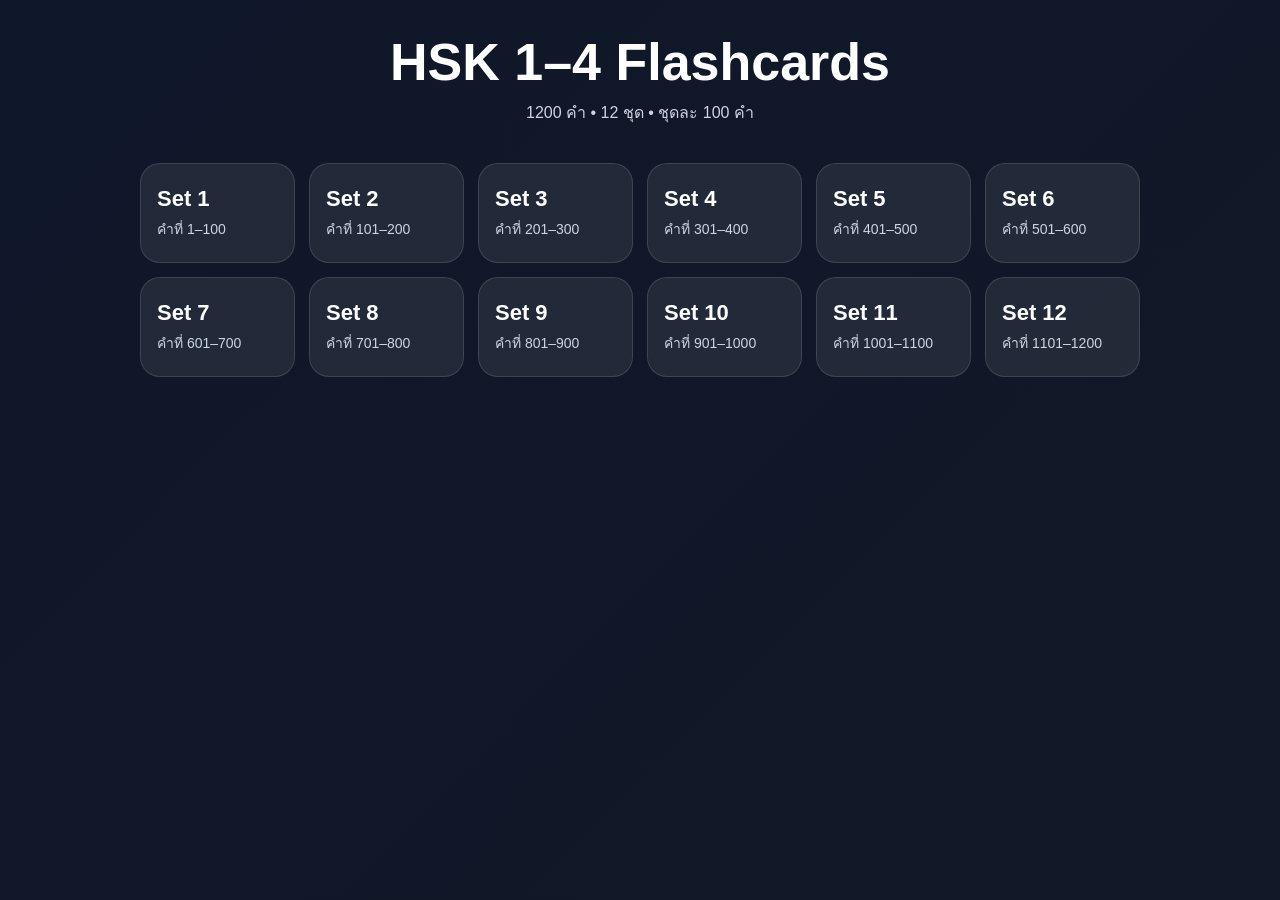
==== index.html @ 2ee61e55 "Add files via upload" ====
<!DOCTYPE html><html lang="th"><head><meta charset="UTF-8"><meta name="viewport" content="width=device-width, initial-scale=1.0"><title>HSK 1–4 Flashcards 1200</title><link rel="stylesheet" href="assets/style.css"></head><body><header><h1>HSK 1–4 Flashcards</h1><div class="subtitle">1200 คำ • 12 ชุด • ชุดละ 100 คำ</div></header><main class="container"><div class="grid"><a class="set-link" href="set1.html"><div class="set-title">Set 1</div><div class="set-desc">คำที่ 1–100</div></a><a class="set-link" href="set2.html"><div class="set-title">Set 2</div><div class="set-desc">คำที่ 101–200</div></a><a class="set-link" href="set3.html"><div class="set-title">Set 3</div><div class="set-desc">คำที่ 201–300</div></a><a class="set-link" href="set4.html"><div class="set-title">Set 4</div><div class="set-desc">คำที่ 301–400</div></a><a class="set-link" href="set5.html"><div class="set-title">Set 5</div><div class="set-desc">คำที่ 401–500</div></a><a class="set-link" href="set6.html"><div class="set-title">Set 6</div><div class="set-desc">คำที่ 501–600</div></a><a class="set-link" href="set7.html"><div class="set-title">Set 7</div><div class="set-desc">คำที่ 601–700</div></a><a class="set-link" href="set8.html"><div class="set-title">Set 8</div><div class="set-desc">คำที่ 701–800</div></a><a class="set-link" href="set9.html"><div class="set-title">Set 9</div><div class="set-desc">คำที่ 801–900</div></a><a class="set-link" href="set10.html"><div class="set-title">Set 10</div><div class="set-desc">คำที่ 901–1000</div></a><a class="set-link" href="set11.html"><div class="set-title">Set 11</div><div class="set-desc">คำที่ 1001–1100</div></a><a class="set-link" href="set12.html"><div class="set-title">Set 12</div><div class="set-desc">คำที่ 1101–1200</div></a></div></main></body></html>
---- assets/style.css ----
*{box-sizing:border-box}body{margin:0;font-family:-apple-system,BlinkMacSystemFont,"Segoe UI","Noto Sans Thai","Noto Sans SC",Arial,sans-serif;background:linear-gradient(135deg,#0f172a,#111827);color:white;min-height:100vh}header{text-align:center;padding:32px 16px 18px}h1{margin:0;font-size:clamp(28px,6vw,52px)}.subtitle{color:#cbd5e1;margin-top:8px}.container{width:min(1000px,94vw);margin:0 auto;padding:20px 0 50px}.grid{display:grid;grid-template-columns:repeat(auto-fit,minmax(150px,1fr));gap:14px}.set-link{display:block;text-decoration:none;color:white;background:rgba(255,255,255,.08);border:1px solid rgba(255,255,255,.12);border-radius:20px;padding:22px 16px;transition:.2s}.set-link:hover{transform:translateY(-4px);background:rgba(255,255,255,.15)}.set-title{font-size:22px;font-weight:800}.set-desc{color:#cbd5e1;margin-top:6px;font-size:14px}.topbar{display:flex;justify-content:space-between;align-items:center;gap:12px;flex-wrap:wrap;margin-bottom:20px}.btn,.back-link{border:none;border-radius:999px;padding:11px 16px;background:rgba(255,255,255,.12);color:white;text-decoration:none;cursor:pointer;font-weight:700}.btn:hover,.back-link:hover{background:rgba(255,255,255,.2)}.card-area{display:grid;place-items:center}.card{width:min(520px,90vw);height:320px;perspective:1200px;cursor:pointer}.inner{position:relative;width:100%;height:100%;transition:transform .55s;transform-style:preserve-3d}.card.flipped .inner{transform:rotateY(180deg)}.front,.back{position:absolute;inset:0;border-radius:28px;backface-visibility:hidden;display:flex;flex-direction:column;justify-content:center;align-items:center;gap:14px;padding:28px;text-align:center;box-shadow:0 24px 70px rgba(0,0,0,.35)}.front{background:linear-gradient(145deg,#1e293b,#020617);border:1px solid rgba(255,255,255,.16)}.back{background:linear-gradient(145deg,#2dd4bf,#60a5fa);color:#06121f;transform:rotateY(180deg)}.hanzi{font-size:clamp(52px,15vw,96px);font-weight:900;font-family:"Noto Sans SC","PingFang SC","Microsoft YaHei",sans-serif;line-height:1.08}.pinyin{font-size:34px;font-weight:900}.meaning{font-size:28px;font-weight:800;line-height:1.35}.progress{color:#cbd5e1;margin-top:6px}.controls{display:flex;justify-content:center;gap:10px;margin-top:22px;flex-wrap:wrap}.primary{background:#22c55e;color:#04130a}.word-list{margin-top:28px;overflow:auto;border:1px solid rgba(255,255,255,.12);border-radius:18px;max-height:360px}.hidden{display:none}table{width:100%;border-collapse:collapse}th,td{padding:10px 12px;border-bottom:1px solid rgba(255,255,255,.1);text-align:left}th{background:#111827;color:#bae6fd;position:sticky;top:0}td:nth-child(2){font-size:20px;font-weight:800}@media(max-width:520px){.card{height:270px}.pinyin{font-size:28px}.meaning{font-size:22px}}
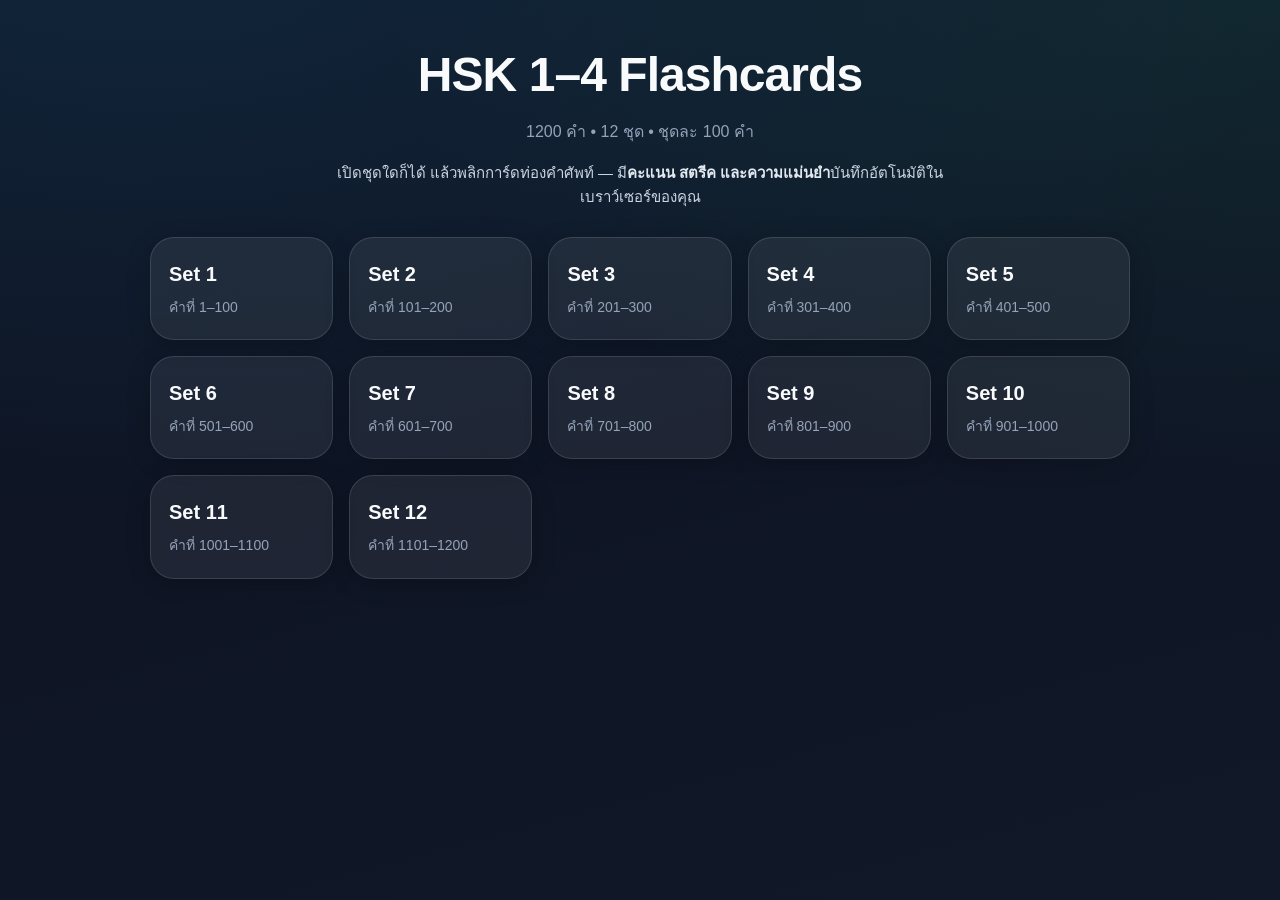
==== commit da50fe82: "Add files via upload" ====
--- a/index.html
+++ b/index.html
@@ -1 +1,70 @@
-<!DOCTYPE html><html lang="th"><head><meta charset="UTF-8"><meta name="viewport" content="width=device-width, initial-scale=1.0"><title>HSK 1–4 Flashcards 1200</title><link rel="stylesheet" href="assets/style.css"></head><body><header><h1>HSK 1–4 Flashcards</h1><div class="subtitle">1200 คำ • 12 ชุด • ชุดละ 100 คำ</div></header><main class="container"><div class="grid"><a class="set-link" href="set1.html"><div class="set-title">Set 1</div><div class="set-desc">คำที่ 1–100</div></a><a class="set-link" href="set2.html"><div class="set-title">Set 2</div><div class="set-desc">คำที่ 101–200</div></a><a class="set-link" href="set3.html"><div class="set-title">Set 3</div><div class="set-desc">คำที่ 201–300</div></a><a class="set-link" href="set4.html"><div class="set-title">Set 4</div><div class="set-desc">คำที่ 301–400</div></a><a class="set-link" href="set5.html"><div class="set-title">Set 5</div><div class="set-desc">คำที่ 401–500</div></a><a class="set-link" href="set6.html"><div class="set-title">Set 6</div><div class="set-desc">คำที่ 501–600</div></a><a class="set-link" href="set7.html"><div class="set-title">Set 7</div><div class="set-desc">คำที่ 601–700</div></a><a class="set-link" href="set8.html"><div class="set-title">Set 8</div><div class="set-desc">คำที่ 701–800</div></a><a class="set-link" href="set9.html"><div class="set-title">Set 9</div><div class="set-desc">คำที่ 801–900</div></a><a class="set-link" href="set10.html"><div class="set-title">Set 10</div><div class="set-desc">คำที่ 901–1000</div></a><a class="set-link" href="set11.html"><div class="set-title">Set 11</div><div class="set-desc">คำที่ 1001–1100</div></a><a class="set-link" href="set12.html"><div class="set-title">Set 12</div><div class="set-desc">คำที่ 1101–1200</div></a></div></main></body></html>+<!DOCTYPE html>
+<html lang="th">
+  <head>
+    <meta charset="UTF-8" />
+    <meta name="viewport" content="width=device-width, initial-scale=1.0" />
+    <title>HSK 1–4 Flashcards 1200</title>
+    <link rel="stylesheet" href="assets/style.css" />
+  </head>
+  <body>
+    <header>
+      <h1>HSK 1–4 Flashcards</h1>
+      <div class="subtitle">1200 คำ • 12 ชุด • ชุดละ 100 คำ</div>
+      <p class="home-lead">
+        เปิดชุดใดก็ได้ แล้วพลิกการ์ดท่องคำศัพท์ — มี<strong>คะแนน สตรีค และความแม่นยำ</strong>บันทึกอัตโนมัติในเบราว์เซอร์ของคุณ
+      </p>
+    </header>
+    <main class="container">
+      <div class="grid">
+        <a class="set-link" href="set1.html">
+          <div class="set-title">Set 1</div>
+          <div class="set-desc">คำที่ 1–100</div>
+        </a>
+        <a class="set-link" href="set2.html">
+          <div class="set-title">Set 2</div>
+          <div class="set-desc">คำที่ 101–200</div>
+        </a>
+        <a class="set-link" href="set3.html">
+          <div class="set-title">Set 3</div>
+          <div class="set-desc">คำที่ 201–300</div>
+        </a>
+        <a class="set-link" href="set4.html">
+          <div class="set-title">Set 4</div>
+          <div class="set-desc">คำที่ 301–400</div>
+        </a>
+        <a class="set-link" href="set5.html">
+          <div class="set-title">Set 5</div>
+          <div class="set-desc">คำที่ 401–500</div>
+        </a>
+        <a class="set-link" href="set6.html">
+          <div class="set-title">Set 6</div>
+          <div class="set-desc">คำที่ 501–600</div>
+        </a>
+        <a class="set-link" href="set7.html">
+          <div class="set-title">Set 7</div>
+          <div class="set-desc">คำที่ 601–700</div>
+        </a>
+        <a class="set-link" href="set8.html">
+          <div class="set-title">Set 8</div>
+          <div class="set-desc">คำที่ 701–800</div>
+        </a>
+        <a class="set-link" href="set9.html">
+          <div class="set-title">Set 9</div>
+          <div class="set-desc">คำที่ 801–900</div>
+        </a>
+        <a class="set-link" href="set10.html">
+          <div class="set-title">Set 10</div>
+          <div class="set-desc">คำที่ 901–1000</div>
+        </a>
+        <a class="set-link" href="set11.html">
+          <div class="set-title">Set 11</div>
+          <div class="set-desc">คำที่ 1001–1100</div>
+        </a>
+        <a class="set-link" href="set12.html">
+          <div class="set-title">Set 12</div>
+          <div class="set-desc">คำที่ 1101–1200</div>
+        </a>
+      </div>
+    </main>
+  </body>
+</html>
--- a/assets/style.css
+++ b/assets/style.css
@@ -1,2 +1,521 @@
-
-*{box-sizing:border-box}body{margin:0;font-family:-apple-system,BlinkMacSystemFont,"Segoe UI","Noto Sans Thai","Noto Sans SC",Arial,sans-serif;background:linear-gradient(135deg,#0f172a,#111827);color:white;min-height:100vh}header{text-align:center;padding:32px 16px 18px}h1{margin:0;font-size:clamp(28px,6vw,52px)}.subtitle{color:#cbd5e1;margin-top:8px}.container{width:min(1000px,94vw);margin:0 auto;padding:20px 0 50px}.grid{display:grid;grid-template-columns:repeat(auto-fit,minmax(150px,1fr));gap:14px}.set-link{display:block;text-decoration:none;color:white;background:rgba(255,255,255,.08);border:1px solid rgba(255,255,255,.12);border-radius:20px;padding:22px 16px;transition:.2s}.set-link:hover{transform:translateY(-4px);background:rgba(255,255,255,.15)}.set-title{font-size:22px;font-weight:800}.set-desc{color:#cbd5e1;margin-top:6px;font-size:14px}.topbar{display:flex;justify-content:space-between;align-items:center;gap:12px;flex-wrap:wrap;margin-bottom:20px}.btn,.back-link{border:none;border-radius:999px;padding:11px 16px;background:rgba(255,255,255,.12);color:white;text-decoration:none;cursor:pointer;font-weight:700}.btn:hover,.back-link:hover{background:rgba(255,255,255,.2)}.card-area{display:grid;place-items:center}.card{width:min(520px,90vw);height:320px;perspective:1200px;cursor:pointer}.inner{position:relative;width:100%;height:100%;transition:transform .55s;transform-style:preserve-3d}.card.flipped .inner{transform:rotateY(180deg)}.front,.back{position:absolute;inset:0;border-radius:28px;backface-visibility:hidden;display:flex;flex-direction:column;justify-content:center;align-items:center;gap:14px;padding:28px;text-align:center;box-shadow:0 24px 70px rgba(0,0,0,.35)}.front{background:linear-gradient(145deg,#1e293b,#020617);border:1px solid rgba(255,255,255,.16)}.back{background:linear-gradient(145deg,#2dd4bf,#60a5fa);color:#06121f;transform:rotateY(180deg)}.hanzi{font-size:clamp(52px,15vw,96px);font-weight:900;font-family:"Noto Sans SC","PingFang SC","Microsoft YaHei",sans-serif;line-height:1.08}.pinyin{font-size:34px;font-weight:900}.meaning{font-size:28px;font-weight:800;line-height:1.35}.progress{color:#cbd5e1;margin-top:6px}.controls{display:flex;justify-content:center;gap:10px;margin-top:22px;flex-wrap:wrap}.primary{background:#22c55e;color:#04130a}.word-list{margin-top:28px;overflow:auto;border:1px solid rgba(255,255,255,.12);border-radius:18px;max-height:360px}.hidden{display:none}table{width:100%;border-collapse:collapse}th,td{padding:10px 12px;border-bottom:1px solid rgba(255,255,255,.1);text-align:left}th{background:#111827;color:#bae6fd;position:sticky;top:0}td:nth-child(2){font-size:20px;font-weight:800}@media(max-width:520px){.card{height:270px}.pinyin{font-size:28px}.meaning{font-size:22px}}
+:root {
+  --bg0: #0c1222;
+  --bg1: #111827;
+  --surface: rgba(255, 255, 255, 0.07);
+  --surface-hover: rgba(255, 255, 255, 0.14);
+  --border: rgba(255, 255, 255, 0.12);
+  --text: #f8fafc;
+  --muted: #94a3b8;
+  --accent: #22c55e;
+  --accent-soft: rgba(34, 197, 94, 0.2);
+  --warn: #f59e0b;
+  --warn-soft: rgba(245, 158, 11, 0.2);
+  --danger: #fb7185;
+  --card-front0: #1e293b;
+  --card-front1: #0f172a;
+  --card-back0: #14b8a6;
+  --card-back1: #3b82f6;
+  --shadow: 0 20px 50px rgba(0, 0, 0, 0.45);
+  --radius-lg: 24px;
+  --radius-pill: 999px;
+  --font: -apple-system, BlinkMacSystemFont, "Segoe UI", "Noto Sans Thai", "Noto Sans SC", Arial,
+    sans-serif;
+}
+
+*,
+*::before,
+*::after {
+  box-sizing: border-box;
+}
+
+html {
+  scroll-behavior: smooth;
+}
+
+body {
+  margin: 0;
+  font-family: var(--font);
+  background: radial-gradient(1200px 600px at 10% -10%, rgba(56, 189, 248, 0.12), transparent),
+    radial-gradient(900px 500px at 100% 0%, rgba(52, 211, 153, 0.1), transparent),
+    linear-gradient(165deg, var(--bg0), var(--bg1));
+  color: var(--text);
+  min-height: 100vh;
+  line-height: 1.45;
+}
+
+header {
+  text-align: center;
+  padding: clamp(24px, 5vw, 40px) 16px 12px;
+}
+
+h1 {
+  margin: 0;
+  font-size: clamp(26px, 5.5vw, 48px);
+  font-weight: 800;
+  letter-spacing: -0.02em;
+}
+
+.subtitle {
+  color: var(--muted);
+  margin-top: 10px;
+  font-size: clamp(14px, 2.8vw, 16px);
+}
+
+.home-lead {
+  max-width: 42rem;
+  margin: 18px auto 0;
+  padding: 0 16px;
+  font-size: 15px;
+  color: #cbd5e1;
+  line-height: 1.6;
+}
+
+.home-lead strong {
+  color: #e2e8f0;
+  font-weight: 700;
+}
+
+.container {
+  width: min(980px, 94vw);
+  margin: 0 auto;
+  padding: 16px 0 56px;
+}
+
+.grid {
+  display: grid;
+  grid-template-columns: repeat(auto-fit, minmax(160px, 1fr));
+  gap: 16px;
+}
+
+.set-link {
+  display: block;
+  text-decoration: none;
+  color: var(--text);
+  background: var(--surface);
+  border: 1px solid var(--border);
+  border-radius: var(--radius-lg);
+  padding: 22px 18px;
+  transition: transform 0.2s ease, background 0.2s ease, border-color 0.2s ease, box-shadow 0.2s ease;
+  box-shadow: 0 4px 24px rgba(0, 0, 0, 0.2);
+}
+
+.set-link:hover {
+  transform: translateY(-3px);
+  background: var(--surface-hover);
+  border-color: rgba(255, 255, 255, 0.22);
+  box-shadow: var(--shadow);
+}
+
+.set-link:focus-visible {
+  outline: 2px solid var(--accent);
+  outline-offset: 3px;
+}
+
+.set-title {
+  font-size: 20px;
+  font-weight: 800;
+}
+
+.set-desc {
+  color: var(--muted);
+  margin-top: 8px;
+  font-size: 14px;
+}
+
+.topbar {
+  display: flex;
+  justify-content: space-between;
+  align-items: center;
+  gap: 14px;
+  flex-wrap: wrap;
+  margin-bottom: 16px;
+  padding: 14px 18px;
+  background: var(--surface);
+  border: 1px solid var(--border);
+  border-radius: var(--radius-lg);
+}
+
+.back-link,
+.btn {
+  border: 1px solid transparent;
+  border-radius: var(--radius-pill);
+  padding: 10px 18px;
+  background: rgba(255, 255, 255, 0.1);
+  color: var(--text);
+  text-decoration: none;
+  cursor: pointer;
+  font-weight: 700;
+  font-size: 14px;
+  font-family: inherit;
+  transition: background 0.15s ease, transform 0.12s ease, border-color 0.15s ease;
+}
+
+.back-link:hover,
+.btn:hover {
+  background: rgba(255, 255, 255, 0.18);
+}
+
+.btn:active {
+  transform: scale(0.98);
+}
+
+.btn:focus-visible,
+.back-link:focus-visible {
+  outline: 2px solid #38bdf8;
+  outline-offset: 2px;
+}
+
+.btn:disabled {
+  opacity: 0.45;
+  cursor: not-allowed;
+  transform: none;
+}
+
+.primary {
+  background: linear-gradient(135deg, #22c55e, #16a34a);
+  color: #052e16;
+  border-color: rgba(255, 255, 255, 0.15);
+}
+
+.primary:hover {
+  background: linear-gradient(135deg, #4ade80, #22c55e);
+}
+
+.score-wrap {
+  margin-bottom: 20px;
+  padding: 16px 18px;
+  background: rgba(15, 23, 42, 0.65);
+  border: 1px solid var(--border);
+  border-radius: var(--radius-lg);
+  backdrop-filter: blur(10px);
+}
+
+.score-chips {
+  display: flex;
+  flex-wrap: wrap;
+  gap: 10px;
+  align-items: stretch;
+}
+
+.chip {
+  flex: 1 1 120px;
+  min-width: 100px;
+  padding: 12px 14px;
+  border-radius: 16px;
+  background: rgba(255, 255, 255, 0.06);
+  border: 1px solid var(--border);
+  display: flex;
+  flex-direction: column;
+  gap: 4px;
+}
+
+.chip-label {
+  font-size: 11px;
+  text-transform: uppercase;
+  letter-spacing: 0.06em;
+  color: var(--muted);
+  font-weight: 700;
+}
+
+.chip-value {
+  font-size: 22px;
+  font-weight: 800;
+  font-variant-numeric: tabular-nums;
+}
+
+.chip-sub {
+  display: block;
+  font-size: 12px;
+  font-weight: 600;
+  color: var(--muted);
+  margin-top: 2px;
+}
+
+.chip-score .chip-value {
+  color: #a7f3d0;
+}
+
+.chip-good .chip-value {
+  color: #86efac;
+}
+
+.chip-bad .chip-value {
+  color: #fecdd3;
+}
+
+.chip-streak .chip-value {
+  color: #fde68a;
+}
+
+.chip-acc .chip-value {
+  color: #bae6fd;
+}
+
+.score-hint {
+  margin: 14px 0 0;
+  font-size: 13px;
+  color: var(--muted);
+  line-height: 1.5;
+}
+
+.score-hint kbd {
+  display: inline-block;
+  padding: 2px 7px;
+  margin: 0 2px;
+  border-radius: 6px;
+  background: rgba(255, 255, 255, 0.1);
+  border: 1px solid var(--border);
+  font-size: 12px;
+  font-family: ui-monospace, monospace;
+}
+
+.score-actions {
+  display: flex;
+  justify-content: center;
+  flex-wrap: wrap;
+  gap: 10px;
+  margin-bottom: 14px;
+}
+
+.btn-know {
+  background: linear-gradient(135deg, #22c55e, #15803d);
+  color: #ecfdf5;
+  border-color: rgba(255, 255, 255, 0.12);
+}
+
+.btn-know:hover:not(:disabled) {
+  background: linear-gradient(135deg, #4ade80, #16a34a);
+}
+
+.btn-unsure {
+  background: var(--warn-soft);
+  color: #fffbeb;
+  border-color: rgba(245, 158, 11, 0.35);
+}
+
+.btn-unsure:hover {
+  background: rgba(245, 158, 11, 0.35);
+}
+
+.btn-reset {
+  background: transparent;
+  color: var(--muted);
+  border-color: var(--border);
+  font-weight: 600;
+}
+
+.btn-reset:hover {
+  color: var(--text);
+  border-color: rgba(251, 113, 133, 0.5);
+}
+
+.card-area {
+  display: grid;
+  place-items: center;
+  padding: 8px 0;
+}
+
+.card {
+  width: min(540px, 92vw);
+  height: clamp(260px, 42vw, 340px);
+  perspective: 1400px;
+  cursor: pointer;
+  transition: transform 0.25s ease;
+}
+
+.card:hover {
+  transform: translateY(-2px);
+}
+
+.inner {
+  position: relative;
+  width: 100%;
+  height: 100%;
+  transition: transform 0.6s cubic-bezier(0.4, 0, 0.2, 1);
+  transform-style: preserve-3d;
+}
+
+.card.flipped .inner {
+  transform: rotateY(180deg);
+}
+
+.card.pulse-good .inner {
+  animation: pulseGlow 0.4s ease;
+}
+
+.card.pulse-warn .inner {
+  animation: pulseWarn 0.4s ease;
+}
+
+@keyframes pulseGlow {
+  0% {
+    filter: drop-shadow(0 0 0 transparent);
+  }
+  40% {
+    filter: drop-shadow(0 0 20px rgba(34, 197, 94, 0.65));
+  }
+  100% {
+    filter: drop-shadow(0 0 0 transparent);
+  }
+}
+
+@keyframes pulseWarn {
+  0% {
+    filter: drop-shadow(0 0 0 transparent);
+  }
+  40% {
+    filter: drop-shadow(0 0 18px rgba(245, 158, 11, 0.55));
+  }
+  100% {
+    filter: drop-shadow(0 0 0 transparent);
+  }
+}
+
+.front,
+.back {
+  position: absolute;
+  inset: 0;
+  border-radius: var(--radius-lg);
+  backface-visibility: hidden;
+  display: flex;
+  flex-direction: column;
+  justify-content: center;
+  align-items: center;
+  gap: 12px;
+  padding: 28px 22px;
+  text-align: center;
+  box-shadow: var(--shadow);
+}
+
+.front {
+  background: linear-gradient(155deg, var(--card-front0), var(--card-front1));
+  border: 1px solid rgba(255, 255, 255, 0.14);
+}
+
+.front .subtitle {
+  font-size: 14px;
+  max-width: 28ch;
+}
+
+.back {
+  background: linear-gradient(145deg, var(--card-back0), var(--card-back1));
+  color: #042f2e;
+  transform: rotateY(180deg);
+  border: 1px solid rgba(255, 255, 255, 0.25);
+}
+
+.hanzi {
+  font-size: clamp(48px, 14vw, 92px);
+  font-weight: 900;
+  font-family: "Noto Sans SC", "PingFang SC", "Microsoft YaHei", sans-serif;
+  line-height: 1.05;
+}
+
+.pinyin {
+  font-size: clamp(26px, 6vw, 36px);
+  font-weight: 800;
+}
+
+.meaning {
+  font-size: clamp(20px, 4.5vw, 26px);
+  font-weight: 700;
+  line-height: 1.35;
+  color: #0f172a;
+}
+
+.progress {
+  color: var(--muted);
+  margin-top: 6px;
+  font-size: 14px;
+}
+
+.controls {
+  display: flex;
+  justify-content: center;
+  gap: 10px;
+  margin-top: 8px;
+  flex-wrap: wrap;
+}
+
+.word-list {
+  margin-top: 24px;
+  overflow: hidden;
+  border: 1px solid var(--border);
+  border-radius: var(--radius-lg);
+  max-height: min(420px, 55vh);
+  background: rgba(15, 23, 42, 0.5);
+}
+
+.table-scroll {
+  overflow: auto;
+  max-height: min(420px, 55vh);
+}
+
+.hidden {
+  display: none;
+}
+
+table {
+  width: 100%;
+  border-collapse: collapse;
+  font-size: 14px;
+}
+
+th,
+td {
+  padding: 10px 12px;
+  border-bottom: 1px solid rgba(255, 255, 255, 0.08);
+  text-align: left;
+}
+
+th {
+  background: rgba(17, 24, 39, 0.95);
+  color: #7dd3fc;
+  position: sticky;
+  top: 0;
+  z-index: 1;
+  font-weight: 700;
+}
+
+tr:hover td {
+  background: rgba(255, 255, 255, 0.03);
+}
+
+td:nth-child(2) {
+  font-size: 18px;
+  font-weight: 800;
+}
+
+@media (max-width: 520px) {
+  .topbar {
+    flex-direction: column;
+    align-items: stretch;
+  }
+
+  .topbar > div:last-of-type {
+    display: flex;
+    justify-content: stretch;
+  }
+
+  .topbar .btn {
+    width: 100%;
+  }
+
+  .chip {
+    flex: 1 1 45%;
+  }
+
+  .score-actions .btn {
+    flex: 1 1 40%;
+  }
+}
+
+@media (prefers-reduced-motion: reduce) {
+  *,
+  *::before,
+  *::after {
+    animation-duration: 0.01ms !important;
+    animation-iteration-count: 1 !important;
+    transition-duration: 0.01ms !important;
+  }
+}
